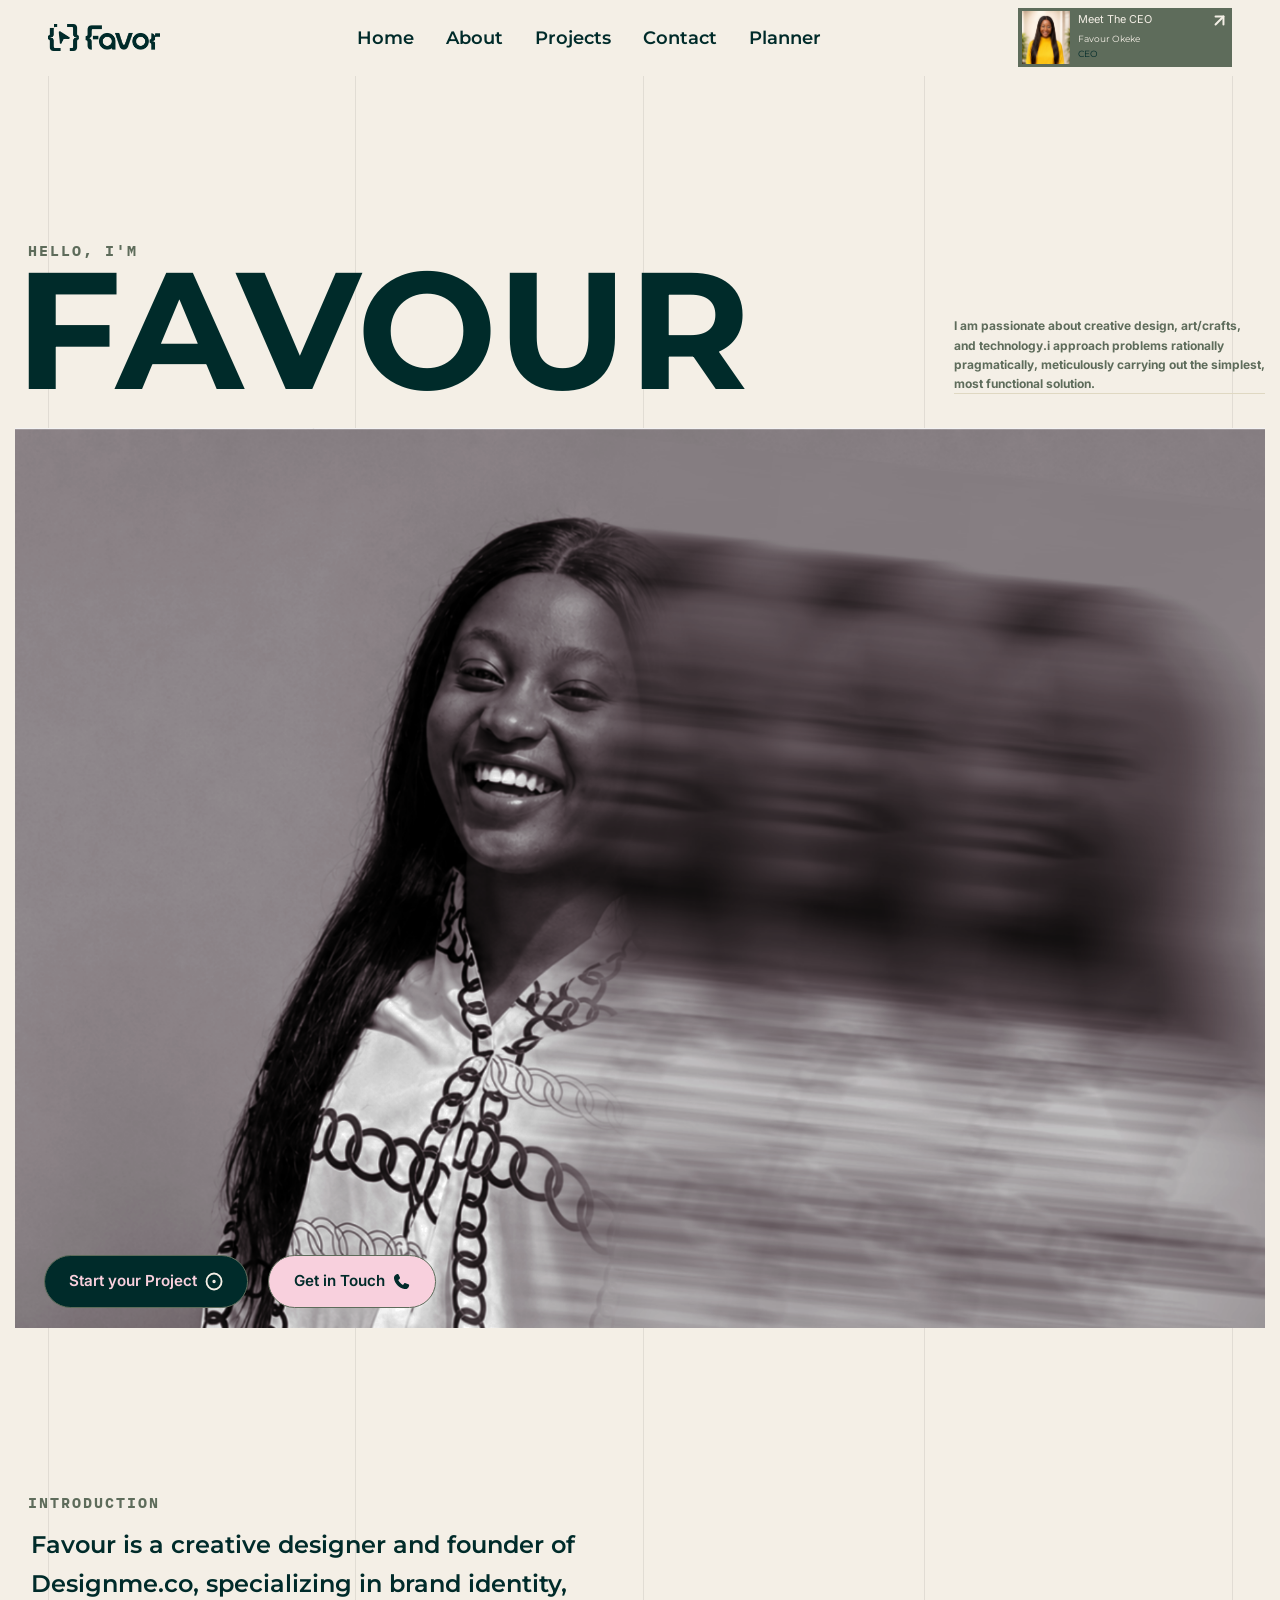
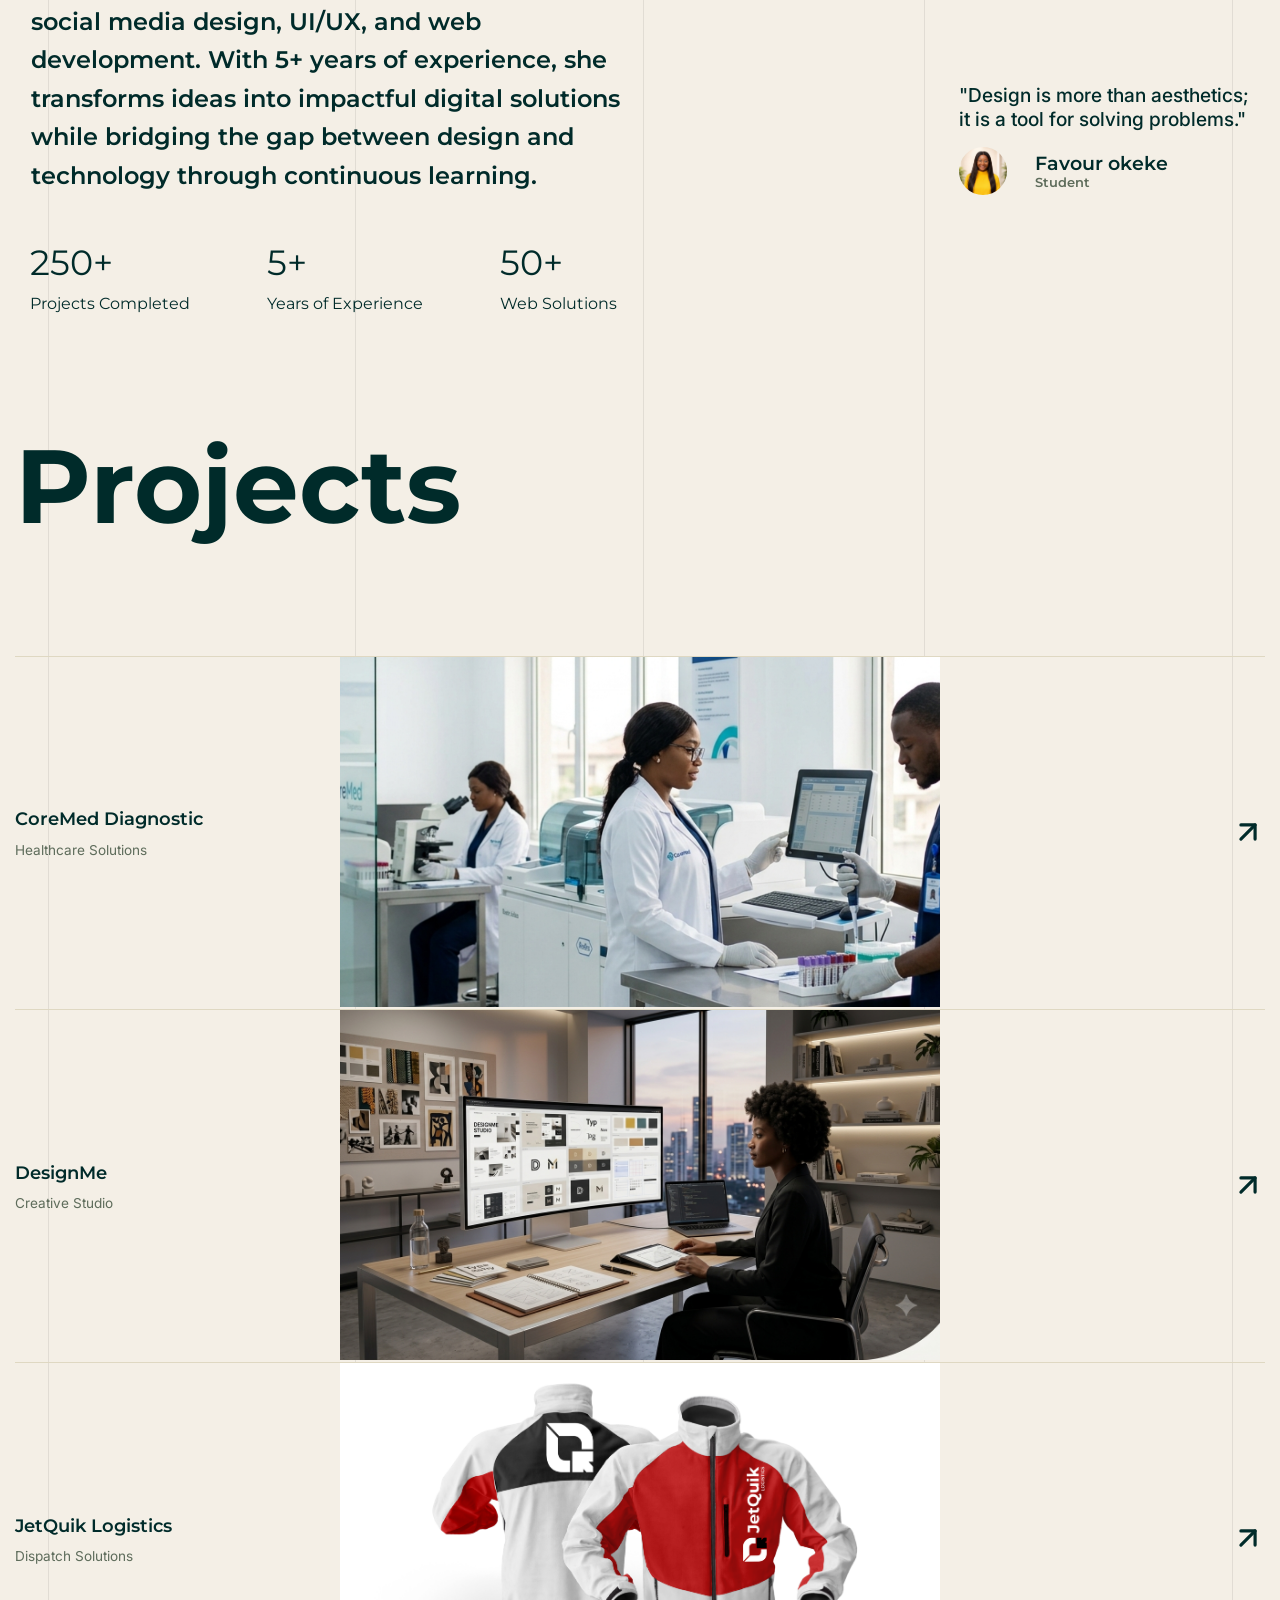
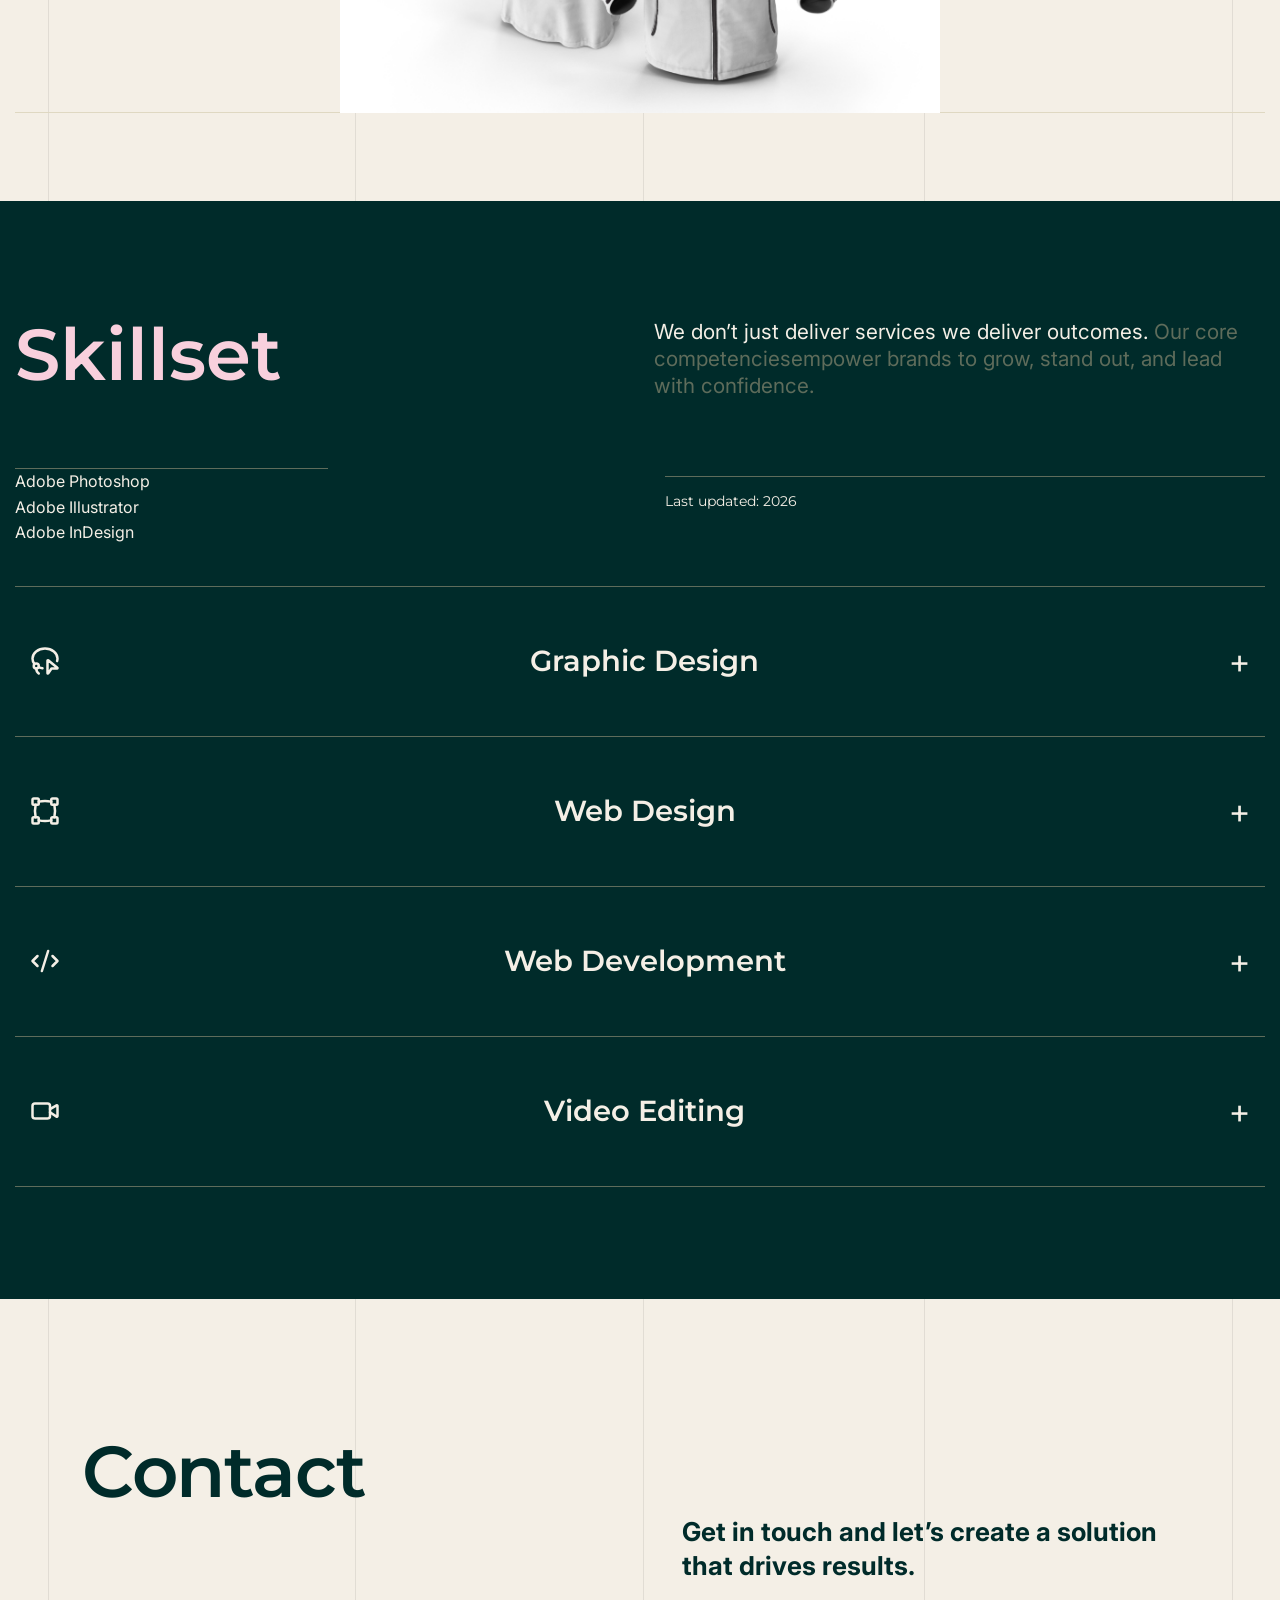
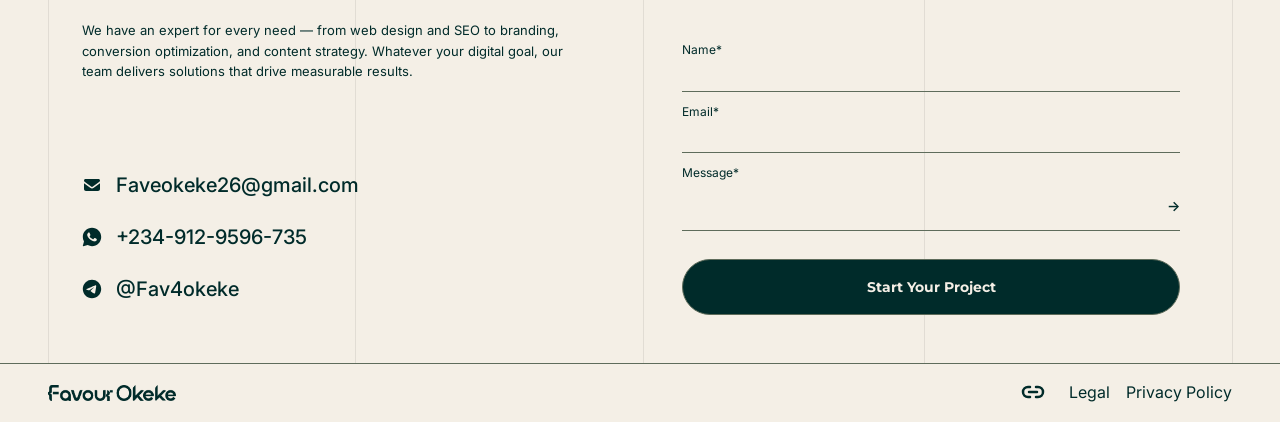
==== index.html @ 00797a01 "Initial commit" ====
<!DOCTYPE html>
<html lang="en">
<head>
    <meta charset="UTF-8">
    <meta name="viewport" content="width=device-width, initial-scale=1.0">
    <title>Favour</title>
    <link rel="stylesheet" href="assets/css/style.css">
    <link rel="icon" type="image/x-icon" href="assets/icons/ICON.png">
    <script src="assets/java/javascript.js"></script>
</head>
<body>
    <!--Header/Navbar-->
    <header class="header">
        <img class="logo" src="assets/images/favor.png" alt="Logo">
        <nav class="nav-links"> 
            <ul>
                <li><a href="index.html">Home</a></li>
                <li><a href="about.html">About</a></li>
                <li><a href="projects.html">Projects</a></li>
                <li><a href="contact.html">Contact</a></li>
                <li><a href="planner.html">Planner</a></li>  
            </ul>
        </nav>
        <div>
            <a href="contact.html" class="ceo-card-btn">
                <img class="ceo-img" src="assets/images/quote-img.jpeg" alt="CEO Image">
                <div class="ceo-card-details">
                    <h6>Meet The CEO</h6>
                    <p>Favour Okeke</p>
                    <span>CEO</span>
                </div>
                <div>
                    <img src="assets/icons/arrow-up-right-white.svg" alt="" class="icon">
                </div>
            </a>
        </div>
        <a href="javascript:void(0);" class="menu-toggle" onclick="myFunction()">
            <img src="assets/icons/hamburger-menu-svgrepo-com (1).svg" alt="Menu Icon">
        </a>
    </header>

    <!--Main-->
    <main>

        <!-- ==hero Section== --> 
        <section class="hero">
            <div class="section">
                <div class="hero-texts">
                    <div class="hero-intro">
                        <h6 class="eyebrow">HELLO, I'M</h6>
                        <h1>FAVOUR</h1>
                    </div>
                    <div class="hero-paragraph">
                        <span>
                            <p>I am passionate about creative design, art/crafts, <br>
                                and technology.i approach problems rationally <br>
                                pragmatically, meticulously carrying out the simplest, <br>
                                most functional solution.</p>
                        </span>
                    </div>
                </div>
        
                <div class="hero-imgs">
                    <div class="hero-image dark"></div>
                    <div class="hero-image bright"></div>
                    <div class="hero-cta">
                        <a href="contact.html" class="btn btn-primary">Start your Project<img
                                src="assets/icons/circle-dot.svg" alt="" class="icon"></a>
                        <a href="contact.html" class="btn btn-secondary">Get in Touch <img
                                src="assets/icons/phone-solid-full.svg" alt="" class="icon"></a>
                    </div>
                </div>
            </div>
        </section>
        
        <!-- == INTRODUCTION == -->
        <section class="Intro">
            <div class="section">
                <div class="Intro-card">
                    <div>
                        <h6 class="eyebrow">Introduction</h6>
                        <p>Favour is a creative designer and founder of Designme.co, specializing in brand identity, social
                            media
                            design, UI/UX,
                            and web development. With 5+ years of experience, she transforms ideas into impactful digital
                            solutions
                            while
                            bridging the gap between design and technology through continuous learning.</p>
                    </div>
                    <div class="quote">
                        <blockquote>"Design is more than aesthetics; it is a tool for solving problems."</blockquote>
                        <div class="quote-card">
                            <img class="quote-img" src="assets/images/quote-img.jpeg" alt="About Image">
                            <div>
                                <p class="quote-name">Favour okeke</p>
                                <p class="role">Student</p>
                            </div>
                        </div>
                    </div>
                </div>
                <div class="intro-stat">
                    <div class="stat">
                        <span class="stat-no">250+</span>
                        <span class="stat-label">Projects Completed</span>
                    </div>
                    <div class="stat">
                        <span class="stat-no">5+</span>
                        <span class="stat-label">Years of Experience</span>
                    </div>
                    <div class="stat">
                        <span class="stat-no">50+</span>
                        <span class="stat-label">Web Solutions</span>
                    </div>
                </div>
            </div>
        </section>
        
        <!-- === Projects === -->
        <section class="Projects">
            <div class="section">
                <h2>Projects</h2>
                <div class="project-grid">
                    <div class="project-card">
                        <a href="#">
                            <div class="project-content">
                                <div class="content-title">
                                    <p>CoreMed Diagnostic</p>
                                    <span class="tagline">Healthcare Solutions</span>
                                </div>
                                <p class="cta">jump To Project</p>
                            </div>
                            <img src="assets/images/Coremed_Dp.png" alt="Project 1">
                            <div class="project-meta">
                                <img class="meta-icon" src="assets/icons/arrow-up-right.svg" alt="">
                                <div class="meta-text">
                                    <p class="duration"> <span>project Time: </span>2 months</p>
                                    <p class="field"> <span>project Field: </span>Granphic/Brand Design</p>
                                </div>
                            </div>
                        </a>
                    </div>
                    <div class="project-card">
                        <a href="#">
                            <div class="project-content">
                                <div class="content-title">
                                    <p>DesignMe</p>
                                    <span class="tagline">Creative Studio</span>
                                </div>
                                <p class="cta">jump To Project</p>
                            </div>
                            <img src="assets/images/Designme studio.png" alt="Project 2">
                            <div class="project-meta">
                                <img class="meta-icon" src="assets/icons/arrow-up-right.svg" alt="">
                                <div class="meta-text">
                                    <p class="duration"> <span>project Time: </span>3 months</p>
                                    <p class="field"> <span>project Field: </span>Web Dev/Branding</p>
                                </div>
                            </div>
                        </a>
                    </div>
                    <div class="project-card">
                        <a href="#">
                            <div class="project-content">
                                <div class="content-title">
                                    <p>JetQuik Logistics</p>
                                    <span class="tagline">Dispatch Solutions</span>
                                </div>
                                <p class="cta">jump To Project</p>
                            </div>
                            <img src="assets/images/Jetquik_biker_ jacket.png" alt="Project 3">
                            <div class="project-meta">
                                <img class="meta-icon" src="assets/icons/arrow-up-right.svg" alt="">
                                <div class="meta-text">
                                    <p class="duration"> <span>project Time: </span>4 months</p>
                                    <p class="field"> <span>project Field: </span>Brand Design</p>
                                </div>
                            </div>
                        </a>
                    </div>
                </div>
            </div>
            
        </section>

        <!-- === Skillset === -->
        <section class="Skillset">
            <div class="section">
                <div class="skill-intro">
                    <h2>Skillset</h2>
                    <p class="sect-sub">We don’t just deliver services we deliver outcomes. <span>Our core competenciesempower brands to
                    grow, stand out, and lead with confidence.</span> </p>
                </div>
                
                <div class="skill-list-wrapper">
                    <div class="skill-list">
                        <span>Adobe Photoshop</span>
                        <span>Adobe Illustrator</span>
                        <span>Adobe InDesign</span>
                    </div>
                    <div class="skill-update">
                        <p>Last updated: 2026</p>
                    </div>
                </div>
                
                <div class="service-grid">
                    <div class="service-card">
                        <img src="assets/icons/lasso-select.svg" alt="Skill 2" class="icon">
                        <h3>Graphic Design</h3>
                        <a href="contact.html">+</a>
                    </div>
                    <div class="service-card">
                        <img src="assets/icons/vector-square.svg" alt="Skill 3" class="icon">
                        <h3>Web Design</h3>
                        <a href="contact.html">+</a>
                    </div>
                    <div class="service-card">
                        <img src="assets/icons/code-xml.svg" alt="Skill 1" class="icon">
                        <h3>Web Development</h3>
                        <a href="contact.html">+</a>
                    </div>
                    <div class="service-card">
                        <img src="assets/icons/video.svg" alt="Skill 4" class="icon">
                        <h3>Video Editing</h3>
                        <a href="contact.html">+</a>
                    </div>
                </div>
            </div>     
        </section>

        <!-- === ELEVATOR PITCH === 
            <div class="picth-wrpper">
                <img class="pitch-cover" src="" alt="">
                <video src=""></video>
                <p class="label">Elevator Pitch</p>
                <button class="play-btn">Press To Play</button>
            </div>
         </section>
        -->

         <section>
        <!-- === Testimonials == 
        <Section class="testimonial">
            <div class="testimonial-list">
                <div class="testimonial-card">
                    <img src="#" alt="">
                    <p class="name">Jude Nwafor</p>
                    <p class="company">Coremed Diagnostics</p>
                    <p class="quote">Lorem ipsum dolor sit amet consectetur adipisicing elit. Nobis et culpa, in itaque, voluptatum explicabo saepe totam voluptatem alias animi blanditiis ullam architecto soluta quas consequuntur? Cum dolore aspernatur nobis.</p>
                    <span class="rating">5/5</span>
                </div>
                <div class="testimonial-card">
                    <img src="#" alt="">
                    <p class="name">Favour E.</p>
                    <p class="company">Jetquik Logistics</p>
                    <p class="quote">Lorem ipsum dolor sit amet consectetur adipisicing elit. Nobis et culpa, in itaque, voluptatum explicabo saepe totam voluptatem alias animi blanditiis ullam architecto soluta quas consequuntur? Cum dolore aspernatur nobis.</p>
                    <span class="rating">4.8/5</span>
                </div>
                <div class="testimonial-card">
                    <img src="#" alt="">
                    <p class="name">Jude Nwafor</p>
                    <p class="company">Coremed Diagnostics</p>
                    <p class="quote">Lorem ipsum dolor sit amet consectetur adipisicing elit. Nobis et culpa, in itaque, voluptatum explicabo saepe totam voluptatem alias animi blanditiis ullam architecto soluta quas consequuntur? Cum dolore aspernatur nobis.</p>
                    <span class="rating">4.8/5</span>
                </div>
                <div class="testimonial-content">
                <h2>Why You Should Choose Me?</h2>
                <p class="section-sub">Here are some answers. trust me it will be worth it</p>
                <div class="testimonial-stats">
                    <span class="stat">Truted by clients</span>
                    <span class="stat">4.8/5</span>
                </div>
            </div>
            </div>
            
            
            <a class="btn btn-primary" href="contact.html">Start Your Project</a>
            <a class="btn btn-secondary" href="contact.html">Join The Brands Who Trust Me</a>
        </Section>
-->
        
        <!-- === CONTACT === -->
        <section class="contact">
            <div class="col col-title">
                <h2>Contact</h2>
        
                <div class="copy">
                    <p>We have an expert for every need — from web design and SEO to branding,
                        conversion optimization, and content strategy. Whatever your digital goal,
                        our team delivers solutions that drive measurable results.</p>
                </div>
                <div class="contact-details">
                    <div class="detail-row">
                        <img class="icon" src="assets/icons/envelope-solid-full.svg" alt="">
                        <div class="text-group">
        
                            <a href="mailto:Faveokeke26@gmail.com">Faveokeke26@gmail.com</a>
                        </div>
                    </div>
                    <div class="detail-row">
                        <img class="icon" src="assets/icons/whatsapp-solid-full.svg" alt="">
                        <div class="text-group">
                            <a href="https://wa.me/2349129596735">+234-912-9596-735</a>
                        </div>
                    </div>
                    <div class="detail-row">
                        <img class="icon" src="assets/icons/telegram.svg" alt="">
                        <div class="text-group">
                            <a href="https://t.me/Fav4okeke">@Fav4okeke</a>
                        </div>
                    </div>
                </div>
            </div>
        
            <div class="col col-form">
                <h3 class="headline">Get in touch and let&rsquo;s create a solution that drives results.</h3>
        
                <form action="">
                    <div class="field">
                        <label for="name">Name*</label>
                        <input type="text" name="Name" id="name">
                    </div>
                    <div class="field">
                        <label for="email">Email*</label>
                        <input type="text" name="email" id="email">
                    </div>
                    <div class="field message">
                        <label for="message">Message*</label>
                        <textarea name="message" id="message" rows="2"></textarea>
                        <span class="arrow">&#8594;</span>
                    </div>
                </form>
                <div class="contact-cta">
                    <a href="contact.html" class="btn btn-primary">Start Your Project</a>
                </div>
        
        
        
            </div>
        </section>
    </main>

    <!--FOOTER-->
    <footer class="footer">
        <div class="footer-content">
            <img class="footer-logo" src="assets/images/Favor_logo.png" alt="">
            
            <div class="footer-links">
                <a href="https://heylink.me/faveokeke26/" class="footer-social"><img src="assets/icons/link-2.svg" alt=""></a>
                <a href="#">Legal</a>
                <a href="#">Privacy Policy</a>  
            </div>
            </div>
            
        </div>
    </footer>       
</body>
</html>
---- assets/css/style.css ----
@import url('https://fonts.googleapis.com/css2?family=IBM+Plex+Mono:ital,wght@0,100;0,200;0,300;0,400;0,500;0,600;0,700;1,100;1,200;1,300;1,400;1,500;1,600;1,700&family=Inter:ital,opsz,wght@0,14..32,100..900;1,14..32,100..900&family=Montserrat:ital,wght@0,100..900;1,100..900&display=swap');

/* Tokens */
:root {
  --forest-green: #002B2A;
  --secondary-color: #C8C788;
  --accent-color: #F8D0DD;
  --bone-faint: #F4EFE6;
  --bone-deep: #DFD8C2;
  --line: #5E6C5B;
  --text-ink: #12130F;


  --display-font: 'Montserrat', sans-serif;
  --body-font: 'Inter', sans-serif;
  --mono-font: 'IBM Plex Mono', monospace;

  --container: 1250px;
  --gutter: clamp(1.20rem, 4vw, 3rem);
  --section-pad: clamp(4rem, 9vw, 7.5rem);
  --radius-s: 3px;
  --radius-m: 6px;
  --ease: cubic-bezier(0.22, 0.61, 0.36, 1);
}

*,
*::before,
*::after {
  box-sizing: border-box;
}

html {
  scroll-behavior: smooth;
}

@media (prefers-reduced-motion: reduce) {
  html { scroll-behavior: auto; }
  *, *::before, *::after {
    animation-duration: 0.01ms !important;
    animation-iteration-count: 1 !important;
    transition-duration: 0.01ms !important;
    scroll-behavior: auto !important;
  }
}

  *,
  *::before,
  *::after {
    animation-duration: 0.01ms !important;
    animation-iteration-count: 1 !important;
    transition-duration: 0.01ms !important;
    scroll-behavior: auto !important;
  }

body {
  margin: 0;
  font-family: var(--body-font);
  font-size: 16px;
  line-height: 1.6;
  background: var(--bone-faint);
  color: var(--forest-green);
  -webkit-font-smoothing: antialiased;
}

img {
  max-width: 100%;
  display: block;
}

video {
  max-width: 100%;
}

a {
  color: inherit;
  text-decoration: none;
}

ul,
ol {
  margin: 0;
  padding: 0;
  list-style: none;
}

button,
input {
  font-family: inherit;
  font-size: inherit;
  color: inherit;
}

button {
  background: none;
  border: none;
  cursor: pointer;
}

input {
  background: none;
}

:focus-visible {
  outline: 2px solid var(--accent-color);
  outline-offset: 3px;
}

.sr-only {
  position: absolute;
  width: 1px;
  height: 1px;
  padding: 0;
  margin: -1px;
  overflow: hidden;
  clip: rect(0, 0, 0, 0);
  white-space: nowrap;
  border: 0;
}

main {
  display: block;
  overflow-x: clip;
  background-image:
    linear-gradient(to right, rgba(0, 0, 0, 0.08) 1px, transparent 1px),
    linear-gradient(to right, rgba(0, 0, 0, 0.08) 1px, transparent 1px),
    linear-gradient(to right, rgba(0, 0, 0, 0.08) 1px, transparent 1px),
    linear-gradient(to right, rgba(0, 0, 0, 0.08) 1px, transparent 1px),
    linear-gradient(to right, rgba(0, 0, 0, 0.08) 1px, transparent 1px);

  background-size:
    25% 100%,
    25% 100%,
    25% 100%,
    25% 100%,
    25% 100%;

  background-position:
    5% 0,
    37% 0,
    67% 0,
    96.3% 0,
    128.3% 0;

  background-repeat: no-repeat;

}

.section {
  max-width: var(--container);
  margin: 0 auto;
  border-top: 1px solid var(--bone-deep);
  position: relative;
}

.section:first-child {
  border-top: none;
}

.eyebrow,
.label {
  display: inline-block;
  margin-bottom: 0.75rem;
  margin-left: 0.8rem;
  font-family: var(--mono-font);
  font-size: 0.92rem;
  text-transform: uppercase;
  letter-spacing: 0.14em;
  color: var(--line);
}

.sect-sub {
  font-size: 1.6rem;
  max-width: 42ch;
  color: var(--bone-deep);
}

/*REVEAL ANIMATION (applied via JS)*/
.reveal {
  opacity: 0;
  transform: translateY(28px);
  transition: opacity 0.8s var(--ease), transform 0.8s var(--ease);
}

.reveal.is-visible {
  opacity: 1;
  transform: translateY(0);
}

.btn {
  display: inline-flex;
  align-items: center;
  gap: 0.5em;
  padding: 0.9em 1.6em;
  border-radius: 100px;
  font-size: 0.95rem;
  font-weight: 600;
  white-space: nowrap;
  transition: transform 0.35s var(--ease), background 0.3s var(--ease), color 0.3s var(--ease), border-color 0.3s var(--ease);
}

.btn .icon {
  transition: transform 0.35s var(--ease);
  width: 1.2em;
}

.btn:hover {
  transform: translateY(-2px);
}

.btn:hover .icon {
  transform: translate(2px, -2px);
}

.btn-primary {
  background: var(--forest-green);
  color: var(--accent-color);
  border: 1px solid var(--line);
}

.btn-primary:hover {
  background: var(--line);
}

.btn-secondary {
  background: var(--accent-color);
  color: var(--forest-green);
  border: 1px solid var(--line);
}

.btn-secondary:hover {
  border-color: var(--brass);
  color: var(--brass-bright);
}

header {
  position: sticky;
  display: flex;
  justify-content: space-between;
  top: 0;
  z-index: 100;
  align-items: center;
  gap: 1.5rem;
  padding: 0.5rem var(--gutter);
  background: var(--bone-faint);
  backdrop-filter: blur(14px);
  border-bottom: 1px solid transparent;
  transition: border-color 0.3s var(--ease), padding 0.3s var(--ease);
}

.header.scrolled {

  border-bottom-color: var(--line);
}

.logo {
  display: inline-block;
  width: 7rem;
  object-fit: contain;

}

.nav-links ul {
  display: flex;
  gap: 2rem;
}

.nav-links a {
  font-family: var(--display-font);
  font-size: 1.1rem;
  font-weight: 600;
  color: var(--forest-green);
  transition: color 0.3s var(--ease);
}

.nav-links a:hover {
  color: var(--line);
}

.nav-links a:hover::after {
  right: 0;
}

.menu-toggle {
  display: none;
  font-size: 1.4rem;
  color: var(--bone);
}

.ceo-card-btn {
  display: flex;
  justify-content: space-between;
  align-items: top;
  gap: 0.5em;
  padding: 0.2em 0.2em;
  border-radius: 0;
  white-space: nowrap;
  background: var(--line);
  margin: 0;
}

.ceo-card-details h6 {
  font-size: 0.68rem;
  font-weight: normal;
  font-family: var(--body-font);
  color: var(--bone-faint);
  margin-bottom: 10px;
  margin-top: 0;
}

.ceo-card-details p {
  font-size: 0.55rem;
  font-weight: normal;
  font-family: var(--display-font);
  color: var(--bone-faint);
  line-height: 0;
  margin-top: 0;
  margin-bottom: 0;
}

.ceo-card-details span {
  font-size: 0.55rem;
  font-weight: normal;
  font-family: var(--display-font);
  color: var(--forest-green);
}

.ceo-img {
  width: 3rem;
}

.ceo-card-btn .icon {
  margin-left: 50px;
  width: 1.2rem;
}
@media (max-width: 860px) {
    .header {
        flex-wrap: wrap;
    }

    .nav-links {
        order: 3;
        width: 100%;
        max-height: 0;
        overflow: hidden;
        transition: max-height 0.3s var(--ease);
    }

    .nav-links ul {
        flex-direction: column;
        gap: 0;
        padding: 1rem 0 0.5rem;
    }

    .nav-links ul li {
        border-top: 1px solid var(--line);
    }

    .nav-links ul li a {
        display: block;
        padding: 0.9rem 0.2rem;
    }

    header.nav-open .nav-links {
        max-height: 24rem;
    }

    .menu-toggle {
        display: block;
    }

    .header > span .btn {
        padding: 0.6em 1.1em;
        width: auto;
    }

    .header .avail-text {
        display: none;
    }
}

.hero {
  position: relative;
  text-align: left;
}

.hero-imgs {
  position: relative;
  height: 100vh;
  overflow: hidden;

}

.hero-image {
  position: absolute;
  inset: 0;
  background-size: cover;
  background-position: center;
  transition: opacity 0.2s ease;
}

.dark {
  background-image: url("/assets/images/hero\ image.png");
  z-index: 1;
  opacity: 1;
}

.bright {
  background-image: url("/assets/images/hero-image.png");
  z-index: 2;
  opacity: 0;
}

.hero h1 {
  font-size: clamp(3.5rem, 13vw, 12rem);
  font-weight: 700;
  font-family: var(--display-font);
  margin: 0;
  line-height: 0.8;
}

.hero h6 {
  margin-bottom: 0;
  margin-left: 0.8rem;
  color: var(--line);
}

.hero p {
  font-size: 0.75rem;
  max-width: 82ch;
  margin-bottom: 0;
  font-weight: bold;
  margin-top: 7rem;
  font-family: var(--body-font);
  color: var(--line);
  border-bottom: var(--bone-deep) solid 1px;
}

.hero-texts {
  display: flex;
  flex-direction: row;
  flex-wrap: wrap;
  justify-content: space-between;
  padding-top: 8rem;
  padding-bottom: 2rem;
}

.hero-cta {
  position: absolute;
  bottom: 20px;
  left: 18%;
  transform: translateX(-50%);
  display: flex;
  gap: 20px;
  z-index: 5;
}

.Intro-card {
  display: flex;
  justify-content: space-between;
  align-items: flex-end;
  padding-top: 8rem;
}

.Intro p {
  font-size: 1.5rem;
  max-width: 37ch;
  margin: 0 1rem;
  font-family: var(--display-font);
  font-weight: 600;
}

.Intro blockquote {
  font-family: var(--body-font);
  font-size: 1.2rem;
  line-height: normal;
  font-weight: 500;
  color: var(--bone-dim);
  max-width: 25ch;
  margin: 0;
}

.Intro .quote {
  display: flex;
  flex-direction: column;
  justify-content: flex-end;
  margin-left: 20rem;
  margin-right: auto;
}

.quote-card {
  display: inline-flex;
  align-items: center;
  gap: 0.75rem;
  margin-top: 1rem;
  line-height: 1.2;
}

.quote-card img {
  width: 48px;
  height: 48px;
  border-radius: 50%;
  object-fit: fill;
  background: var(--ink-softer);
}

.quote-card .quote-name {
  font-weight: 600;
  font-size: 1.2rem;
  text-align: left;
}

.quote-card .role {
  font-size: 0.8rem;
  color: var(--line);
  text-align: left;
}

.stat {
  display: flex;
  flex-direction: column;
}

.intro-stat {
  display: flex;
  margin-left: 15px;
  margin-top: 40px;
  font-family: var(--display-font);
  gap: clamp(2rem, 6vw, 5rem);
  flex-wrap: wrap;
}

.intro-stat .stat-no {
  font-size: 2.2rem;
}

.Projects>.section>h2 {
  display: block;
  font-family: var(--display-font);
  font-size: 6.5rem;
  font-weight: 700;
  justify-self: center;
}

.project-grid {
  display: grid;
  grid-template-rows: repeat(3, 1fr);
  gap: 0.2rem;
  margin-top: 2.5rem;
  margin-bottom: 5.5rem;
  border-bottom: var(--bone-deep) solid 1px;
}


.project-card a {
  display: grid;
  grid-template-columns: 1fr auto 1fr;
  align-items: center;
  border-top: 1px solid var(--bone-deep);
  height: 350px;
  text-decoration: none;
  color: inherit;
}



.project-content {
  display: flex;
  flex-direction: column;
  justify-content: center;
  justify-self: start;
  height: 100%;
  padding-top: 60px;
  position: relative;
  width: 100%;
}

.project-card>a>img {
  width: 600px;
  object-fit: cover;
  justify-self: center;
  height: 350px;
}

.project-meta {
  justify-self: end;
  height: 100%;
  text-align: right;
  justify-content: center;
  display: flex;
  flex-direction: column;
  align-items: flex-end;
  transition: 0.5s ease;
  position: relative;
  width: 100%;
}

.project-meta .meta-icon {
  width: 34px;
}

.content-title {
  position: absolute;
  top: 50%;
  left: 0;
  transform: translateY(-50%);
  transition: .5s ease;
}

.content-title p {
  font-family: var(--display-font);
  font-size: 1.1rem;
  font-weight: 600;
  line-height: 0;
}

.content-title .tagline {
  font-family: var(--body-font);
  font-size: 0.85rem;
  color: var(--line);

}

.meta-text p {
  font-family: var(--body-font);
  font-size: 0.85rem;
  font-weight: 600;
}

.duration span,
.field span {
  color: var(--line);
  font-size: 0.85rem;
  font-weight: 600;
  display: block;
}

.cta {
  position: absolute;
  bottom: 50%;
  left: 0;
  opacity: 0;
  transform: translateY(30px);
  transition: .5s ease;
  font-family: var(--display-font);
}

.project-card:hover .content-title {
  top: 0;
  transform: translateY(0);
}

.project-card:hover .cta {
  bottom: 0;
  opacity: 1;
  transform: translateY(0);
}

.meta-icon {
  position: absolute;
  top: 50%;
  right: 0;
  transform: translateY(-50%);
  transition: top .5s ease, transform .5s ease;
}

/* Meta info starts hidden below */
.meta-text {
  position: absolute;
  right: 0;
  bottom: 0;
  opacity: 0;
  transform: translateY(30px);
  text-align: right;
  transition: opacity .5s ease, transform .5s ease;
}

/* Hover */
.project-card:hover .meta-icon {
  top: 0;
  transform: translateY(0);
}

.project-card:hover .meta-text {
  opacity: 1;
  transform: translateY(0);
}

.filter-tabs {
  display: flex;
  gap: 0.5rem;
  margin-bottom: 1rem;
  flex-wrap: wrap;
}

.filter-tabs button {
  padding: 0.55em 1.2em;
  border-radius: 100px;
  font-size: 0.85rem;
  border: 1px solid var(--line-strong);
  color: var(--bone-dim);
  transition: background 0.25s var(--ease), color 0.25s var(--ease), border-color 0.25s var(--ease);
}

.filter-tabs li.active button,
.filter-tabs button.active {
  background: var(--brass);
  color: var(--ink);
  border-color: var(--brass);
}

.filter-tabs button:hover:not(.active) {
  border-color: var(--brass);
  color: var(--bone);
}



.Skillset {
  background: var(--forest-green);


}

.skill-intro>h2 {
  font-family: var(--display-font);
  font-size: 4.5rem;
  font-weight: 600;
  color: var(--accent-color);
  margin: 0;
}

.skill-intro>p {
  font-family: var(--body-font);
  font-size: 1.3rem;
  max-width: 47ch;
  line-height: 1.3;
  color: var(--bone-faint);
}

.skill-intro>p>span {
  color: var(--line);
}

.skill-intro {
  display: flex;
  flex-direction: row;
  justify-content: space-between;
  padding-top: 6rem;
}

.skill-list-wrapper {
  display: flex;
  flex-wrap: wrap;
  justify-content: space-between;
  color: var(--bone-faint);
  padding-top: 3rem;
}

.skill-list-wrapper .skill-list {
  display: flex;
  flex-direction: column;
  border-top: 1px solid var(--line);
  width: 25%;
}

.skill-list-wrapper .skill-update {
  font-family: var(--display-font);
  font-size: 0.85rem;
  margin: 0.5rem 0;
  width: 48%;
  text-align: top;
  border-top: 1px solid var(--line);
}

.service-grid {
  display: flex;
  flex-direction: column;
  margin-top: 2.5rem;
  margin-bottom: 5.5rem;
  padding-bottom: 7rem;
  color: var(--bone-faint);
  border-top: var(--line) solid 1px;
}

.service-card {
  display: flex;
  flex-direction: row;
  align-items: center;
  justify-content: space-between;
  min-height: 150px;
  border-bottom: 0.2px solid var(--line);
}

.service-card img {
  width: 30px;
  height: 30px;
  margin-left: 15px;
}

.service-card h3 {
  font-family: var(--display-font);
  font-size: 1.8rem;
  text-align: left;
  font-weight: 600;
}

.service-card a {
  font-family: var(--body-font);
  display: block;
  font-size: 2.1rem;
  text-align: left;
  font-weight: 400;
  color: var(--bone-faint);
  margin-right: 15px;
}

.testimonial-list {
  display: flex;
  margin-left: 4rem;
  overflow-x: auto;
  scrollbar-width: none;
  padding-bottom: 0.5rem;
  width: 90%;
}

.testimonial-list::-webkit-scrollbar {
  display: none;
}

.testimonial-card {
  position: relative;
  flex: 0 0 min(320px, 82vw);
  border: 1px solid var(--line);
  border-radius: var(--radius-m);
  padding: 1.75rem;
}

.testimonial-card img {
  width: 44px;
  height: 44px;
  border-radius: 50%;
  object-fit: cover;
  margin-bottom: 0.75rem;
  background: var(--ink-softer);
}

.testimonial-card .icon-quote {
  position: absolute;
  top: 1.5rem;
  right: 1.5rem;
}

.testimonial-card .name {
  font-weight: 600;
  font-size: 0.95rem;
}

.testimonial-card .company {
  font-size: 0.8rem;
  color: var(--bone-faint);
  margin-bottom: 0.75rem;
}

.testimonial-card .quote {
  font-family: var(--font-display);
  font-style: italic;
  font-size: 1.05rem;
  margin-bottom: 1rem;
}

.testimonial-card .rating {
  display: inline-flex;
  align-items: center;
  gap: 0.35em;
  font-family: var(--font-mono);
  font-size: 0.8rem;
  color: var(--brass);
}

.testimonials>h2 {
  font-size: clamp(1.6rem, 3vw, 2.2rem);
  margin-top: 3rem;
}

.trust-badges {
  display: flex;
  align-items: center;
  gap: 0.75rem;
  margin: 1.5rem 0;
  flex-wrap: wrap;
}

.trust-badges img {
  width: 34px;
  height: 34px;
  border-radius: 50%;
  object-fit: cover;
  margin-left: -10px;
  background: var(--ink-softer);
}

.trust-badges img:first-child {
  margin-left: 0;
}

.trust-badges .stat {
  font-family: var(--font-mono);
  font-size: 0.82rem;
  color: var(--bone-dim);
}

.contact {
  max-width: 1200px;
  margin-left: 1rem;
  display: flex;
  flex-direction: row;
  justify-content: space-between;
  grid-template-columns: 1.1fr 1fr 1.3fr;
}

.col {
  padding: 48px 36px;
  display: flex;
  flex-direction: column;
  width: 100%;
  margin-left: 30px;
}

/* ---------- col 1: heading + copy + specialties ---------- */
.col-title h2 {
  margin: 0;
  font-size: 72px;
  font-weight: 600;
  letter-spacing: -0.02em;
  line-height: 1;
  font-family: var(--display-font);
}

.col .col-title .brand {
  margin: 6px 0 0 0;
  font-size: 13px;
  color: var(--muted);
}

.copy {
  margin-top: auto;
  font-size: 13px;
  line-height: 1.6;
  color: var(--muted);
  max-width: 70ch;
  font-family: var(--body-font);
}

.specialties {
  margin-top: 32px;
  padding-top: 24px;
}

.specialties p.label {
  font-size: 11px;
  text-transform: uppercase;
  letter-spacing: 0.08em;
  color: var(--forest-green);
  margin: 0 0 14px 0;
}

/* ---------- col 2: center accent ---------- */
.col-mid {
  align-items: flex-start;
  justify-content: flex-start;
}

.badge {
  display: flex;
  align-items: center;
  gap: 8px;
  font-size: 11px;
  color: var(--muted);
  border: 1px solid var(--line);
  border-radius: 999px;
  padding: 6px 14px;
}

.badge .dot {
  width: 6px;
  height: 6px;
  border-radius: 50%;
  background: var(--ink);
}

/* ---------- col 3: headline + form + contact details ---------- */
.headline {
  font-size: 26px;
  font-weight: 700;
  line-height: 1.3;
  font-family: var(--body-font);
  margin: 0 0 auto 0;
  padding-top: 80px;
  max-width: 100%;
}

form {
  margin-top: 48px;
}

.field {
  border-bottom: 1px solid var(--line);
  padding: 10px 0;
  display: flex;
  flex-direction: column;
}

.field label {
  font-size: 12px;
  color: var(--muted);
  margin-bottom: 4px;
}

.field input,
.field textarea {
  background: transparent;
  border: none;
  color: var(--ink);
  font-size: 14px;
  font-family: inherit;
  resize: none;
  outline: none;
  padding: 0;
}

.field.message {
  position: relative;
}

.field.message .arrow {
  position: absolute;
  right: 0;
  bottom: 12px;
  color: var(--muted);
  font-size: 14px;
}

.contact-cta .btn-primary {
  display: inline-block;
  margin-top: 28px;
  background: var(--forest-green);
  color: var(--bone-faint);
  text-decoration: none;
  font-size: 14px;
  font-family: var(--display-font);
  font-weight: 700;
  text-align: center;
  padding: 16px 0;
  border-radius: 999px;
  width: 100%;
}

.contact-details {
  margin-top: 40px;
  padding-top: 24px;
}

.detail-row {
  display: flex;
  align-items: center;
  gap: 14px;
  padding: 10px 0;
}

.detail-row .icon {
  width: 20px;
}

.detail-row .text-group p.label {
  margin: 0;
  font-size: 11px;
  color: var(--muted);
}

.detail-row .text-group a {
  color: var(--ink);
  text-decoration: none;
  font-size: 20px;
  font-weight: 500;
  font-family: var(--body-font);
}

.detail-row .text-group a:hover {
  text-decoration: underline;
}

@media (max-width: 900px) {
  .contact {
    grid-template-columns: 1fr;
  }

  .col-title h2 {
    font-size: 40px;
  }
}

.team-group-list {
  display: grid;
  grid-template-columns: repeat(3, 1fr);
  gap: 2rem;
}

.team-group h3 {
  font-size: 1.2rem;
}

.group-focus {
  font-size: 0.82rem;
  color: var(--bone-faint);
  margin: 0.4rem 0 1.5rem;
}

.member-list li {
  display: flex;
  align-items: center;
  gap: 0.75rem;
  padding: 0.75rem 0;
  border-top: 1px solid var(--line);
}

.member-list img {
  width: 36px;
  height: 36px;
  border-radius: 50%;
  object-fit: cover;
  background: var(--ink-softer);
}

.member-list .name {
  font-size: 0.9rem;
  flex: 1;
}

.member-list .index {
  font-family: var(--font-mono);
  font-size: 0.75rem;
  color: var(--bone-faint);
}

.about-team,
.about-clients {
  text-align: center;
}

.about-team h2,
.about-clients h2 {
  font-size: clamp(1.6rem, 3vw, 2.2rem);
  max-width: 26ch;
  margin: 0 auto 1rem;
}

.about-team .section-sub,
.about-clients .section-sub {
  margin: 0 auto;
}

.clients-strip {
  text-align: center;
}

.clients-strip h2 {
  font-size: clamp(1.6rem, 3vw, 2.2rem);
  margin-bottom: 2rem;
}

.clients-strip .logo-strip {
  justify-content: center;
}

.clients-strip .logo-strip img {
  height: 28px;
  width: auto;
  opacity: 0.6;
  filter: grayscale(1);
}

.story h2 {
  font-size: clamp(1.8rem, 3.4vw, 2.6rem);
  margin-bottom: 3rem;
}

.timeline {
  border-top: 1px solid var(--line);
}

.timeline-item {
  position: relative;
  padding: 2rem 0 2rem 2rem;
  border-bottom: 1px solid var(--line);
  display: grid;
  grid-template-columns: 5rem 1fr;
  gap: 1.5rem;
}

.timeline-marker {
  position: absolute;
  left: 0;
  top: 2.3rem;
}

.timeline-item .year {
  font-family: var(--font-display);
  font-size: 1.6rem;
  color: var(--brass-bright);
}

.timeline-item .team-size,
.timeline-item .location {
  display: block;
  font-family: var(--font-mono);
  font-size: 0.72rem;
  color: var(--bone-faint);
  margin-top: 0.25rem;
}

.timeline-item h3 {
  font-size: 1.15rem;
  margin-bottom: 0.4rem;
}

.timeline-item p {
  color: var(--bone-dim);
  font-size: 0.95rem;
  max-width: 56ch;
}

.awards h2 {
  font-size: clamp(1.8rem, 3.4vw, 2.6rem);
}

.awards-list {
  margin-top: 2.5rem;
  border-top: 1px solid var(--line);
}

.award-item a {
  display: flex;
  align-items: center;
  gap: 1.25rem;
  padding: 1.5rem 0;
  border-bottom: 1px solid var(--line);
  transition: padding-left 0.3s var(--ease);
}

.award-item a:hover {
  padding-left: 0.75rem;
  color: var(--brass-bright);
}

.award-item .icon-award {
  color: var(--brass);
  font-size: 1.2rem;
}

.award-item .date {
  font-family: var(--font-mono);
  font-size: 0.75rem;
  color: var(--bone-faint);
  width: 7rem;
  flex-shrink: 0;
}

.award-item h3 {
  font-size: 1.1rem;
  flex: 1;
}

.award-item p {
  font-size: 0.88rem;
  color: var(--bone-dim);
}

.award-item .icon-arrow-up-right {
  margin-left: auto;
}

@media (max-width: 760px) {
  .team-group-list {
    grid-template-columns: 1fr;
  }

  .timeline-item {
    grid-template-columns: 1fr;
    padding-left: 1.5rem;
  }
}

.process-grid{
    display:grid;
    grid-template-columns: repeat(3, 1fr);
    border-top: 1px solid var(--line);
    border-left: 1px solid var(--line);
    max-width: 1200px;
    margin: 0 auto 64px;
  }
  .process-card{
    border-right: 1px solid var(--line);
    border-bottom: 1px solid var(--line);
    padding: 32px 28px;
  }
  .process-card > span{
    font-size: 13px;
    color: var(--muted);
  }
  .process-card h3{
    margin: 16px 0 16px 0;
    font-size: 26px;
    font-weight: 800;
  }
  .process-card .included p{
    font-size: 14px;
    line-height: 1.6;
    color: #4a4a47;
    margin: 0 0 20px 0;
  }
  .process-card .included h4{
    margin: 0 0 10px 0;
    font-size: 12px;
    text-transform: uppercase;
    letter-spacing: 0.06em;
    color: var(--muted);
  }
  .process-card .included span{
    display:block;
    font-size: 13px;
    padding: 8px 0;
    border-top: 1px solid var(--line);
  }
  .process-card .included span:empty{ display:none; }
 
  /* ============ EDUCATION ============ */
  .education{ max-width: 1200px; margin: 0 auto 64px; padding: 0 32px; }
  .education h2, .certicate h2{
    font-size: 40px;
    font-weight: 800;
    margin: 0 0 32px 0;
  }
  .education-grid{
    display:grid;
    grid-template-columns: repeat(3, 1fr);
    border-top: 1px solid var(--line);
    border-left: 1px solid var(--line);
  }
  .education-grid > div{
    border-right: 1px solid var(--line);
    border-bottom: 1px solid var(--line);
    padding: 28px 24px;
    display:flex;
    flex-direction:column;
    min-height: 220px;
  }
  .education-grid > div > span:first-child{
    font-size: 13px;
    color: var(--muted);
  }
  .education-grid h3{
    font-size: 19px;
    font-weight: 800;
    margin: 14px 0 10px 0;
  }
  .education-grid p{
    font-size: 13px;
    line-height: 1.55;
    color: #4a4a47;
    margin: 0;
    flex-grow: 1;
  }
  .education-grid .Institute,
  .education-grid .institute{
    margin-top: 16px;
    padding-top: 12px;
    border-top: 1px solid var(--line);
    font-size: 13px;
    font-weight: 700;
  }
  .education-grid .Institute span,
  .education-grid .institute span{
    display:block;
    font-size: 11px;
    font-weight: 400;
    text-transform: uppercase;
    letter-spacing: 0.06em;
    color: var(--muted);
    margin-bottom: 2px;
  }
 
  .about-hero h1{
    font-size: 5rem;
    font-weight: 700;
    font-family: var(--display-font);
    
    text-align: center;
    line-height: 0.8;
  }

   main > section:first-of-type > p{
    max-width: 86ch;
    font-size: 16px;
    line-height: 1.6;
    color: #4a4a47;
    text-align: center;
    margin: 0 auto 64px;                                                                                  
  }

  /* ============ CERTIFICATES ============ */
  .certicate{ max-width: 1200px; margin: 0 auto 64px; padding: 0 32px; }
  .certicate .eyebrow{
    font-size: 12px;
    text-transform: uppercase;
    letter-spacing: 0.08em;
    color: var(--muted);
    margin: 0 0 10px 0;
    font-family: var(--body-font);
  }
  .certicate .sub-sect{
    font-size: 15px;
    color: #4a4a47;
    max-width: 50ch;
    margin: 0 0 32px 0;
    font-family: var(--body-font);
  }
  .certificate-grid{
    display:grid;
    grid-template-columns: repeat(4, 1fr);
    border-top: 1px solid var(--line);
    border-left: 1px solid var(--line);
  }
  .certificate-card{
    border-right: 1px solid var(--line);
    border-bottom: 1px solid var(--line);
    padding: 24px 20px;
  }
  .certificate-card > span{
    font-size: 12px;
    color: var(--muted);
    font-family: var(--body-font);
  }
  .certificate-card h3{
    font-size: 16px;
    font-family: var(--display-font);
    font-weight: 800;
    margin: 12px 0 8px 0;
  }
  .certificate-card p{
    font-family: var(--body-font);
    font-size: 13px;
    color: #4a4a47;
    margin: 0;
  }

  

.footer-content {
  display: flex;
  justify-content: space-between;
  align-items: center;
  padding: 1rem var(--gutter);
  border-top: 1px solid var(--line);
}

.footer-logo {
  width: 8rem;
  object-fit: contain;
}

.footer-links {
  display: flex;
  gap: 1rem;
  font-family: var(--body-font);
}

.footer-social {
  width: 2rem;
}

@media (max-width: 900px) {
    .Projects .project-grid,
    .testimonial-list,
    .process-grid,
    .education-grid {
        grid-template-columns: 1fr 1fr;
    }
    .certificate-grid {
        grid-template-columns: repeat(2, 1fr);
    }
    .service-grid {
        grid-template-columns: 1fr;
    }
    .logo-strip {
        grid-template-columns: repeat(2, 1fr);
    }
}

@media (max-width: 640px) {
    .Projects .project-grid,
    .testimonial-list,
    .process-grid,
    .education-grid,
    .certificate-grid {
        grid-template-columns: 1fr;
    }
    .hero-cta {
        flex-direction: column;
    }
    .hero-cta .btn {
        width: 100%;
        justify-content: center;
    }
    .contact-details {
        flex-direction: column;
        align-items: flex-start;
    }
    .footer-content {
        flex-direction: column;
        align-items: flex-start;
    }
}
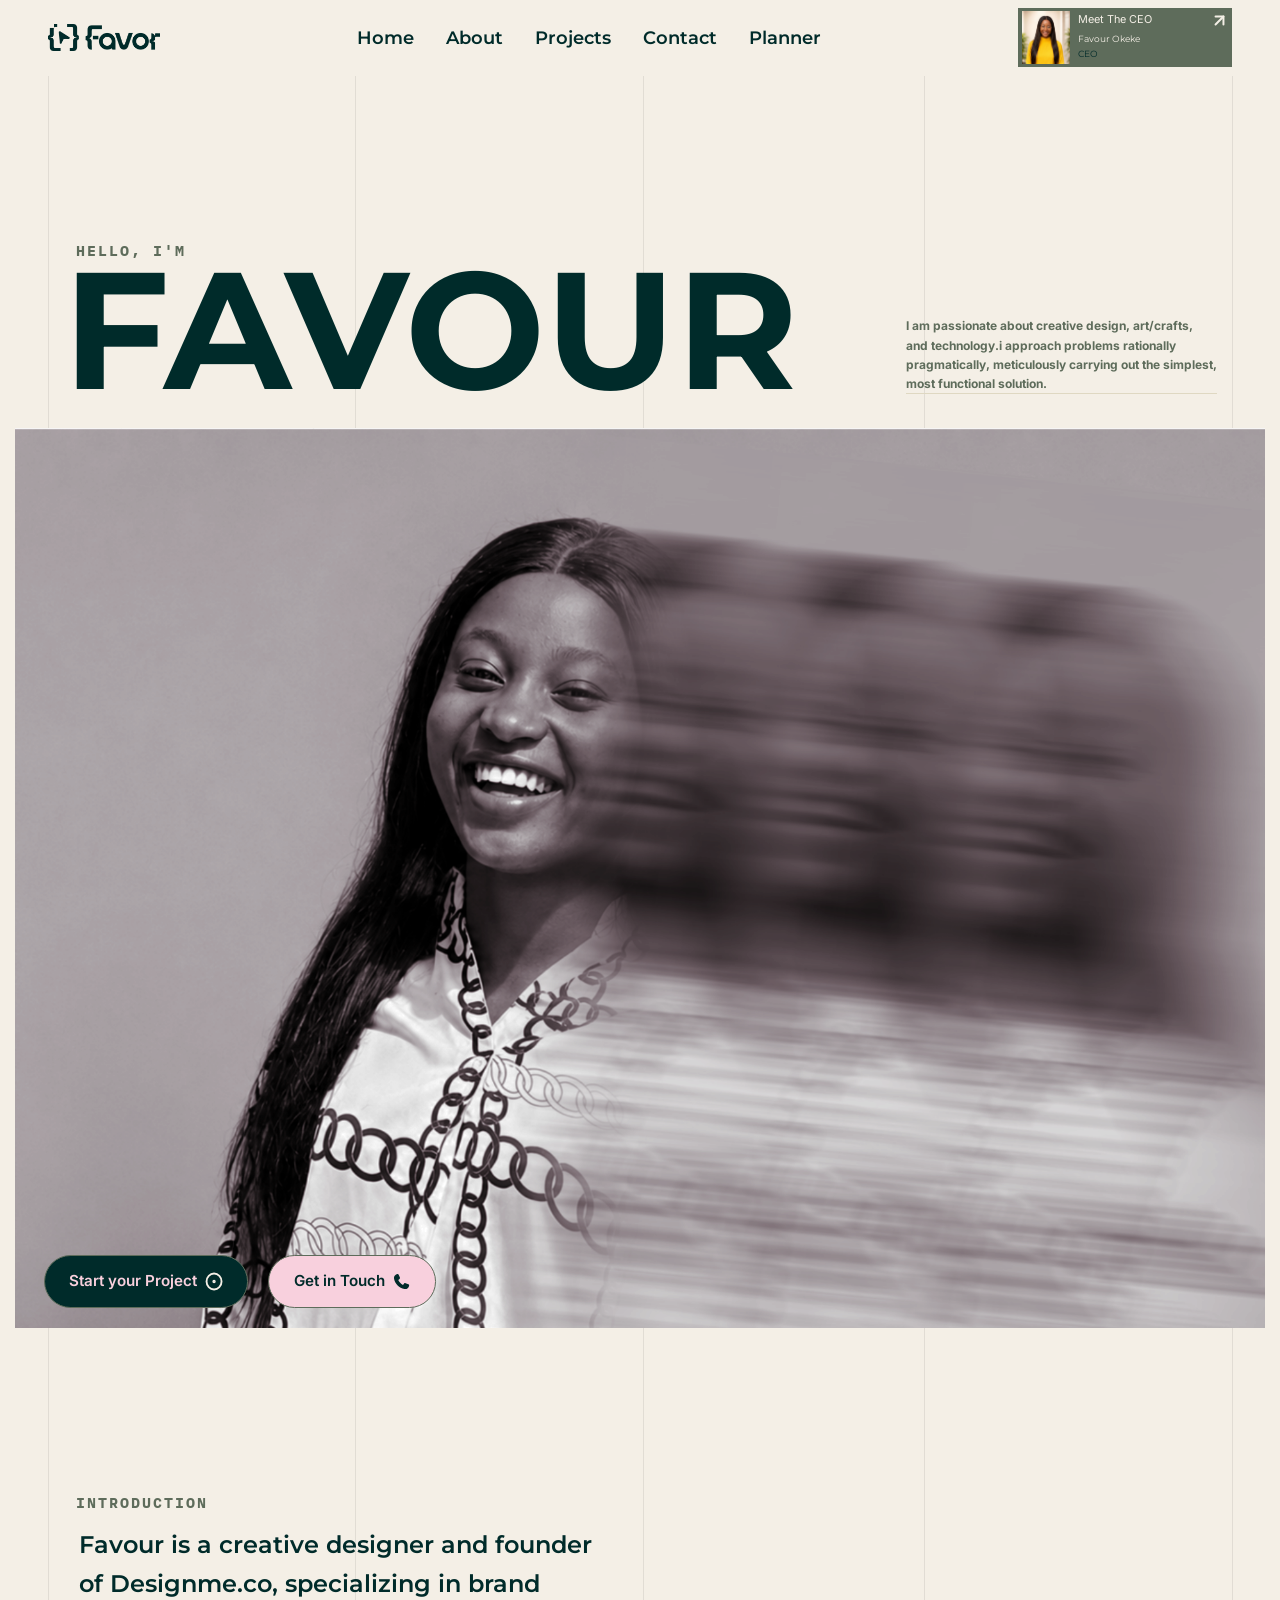
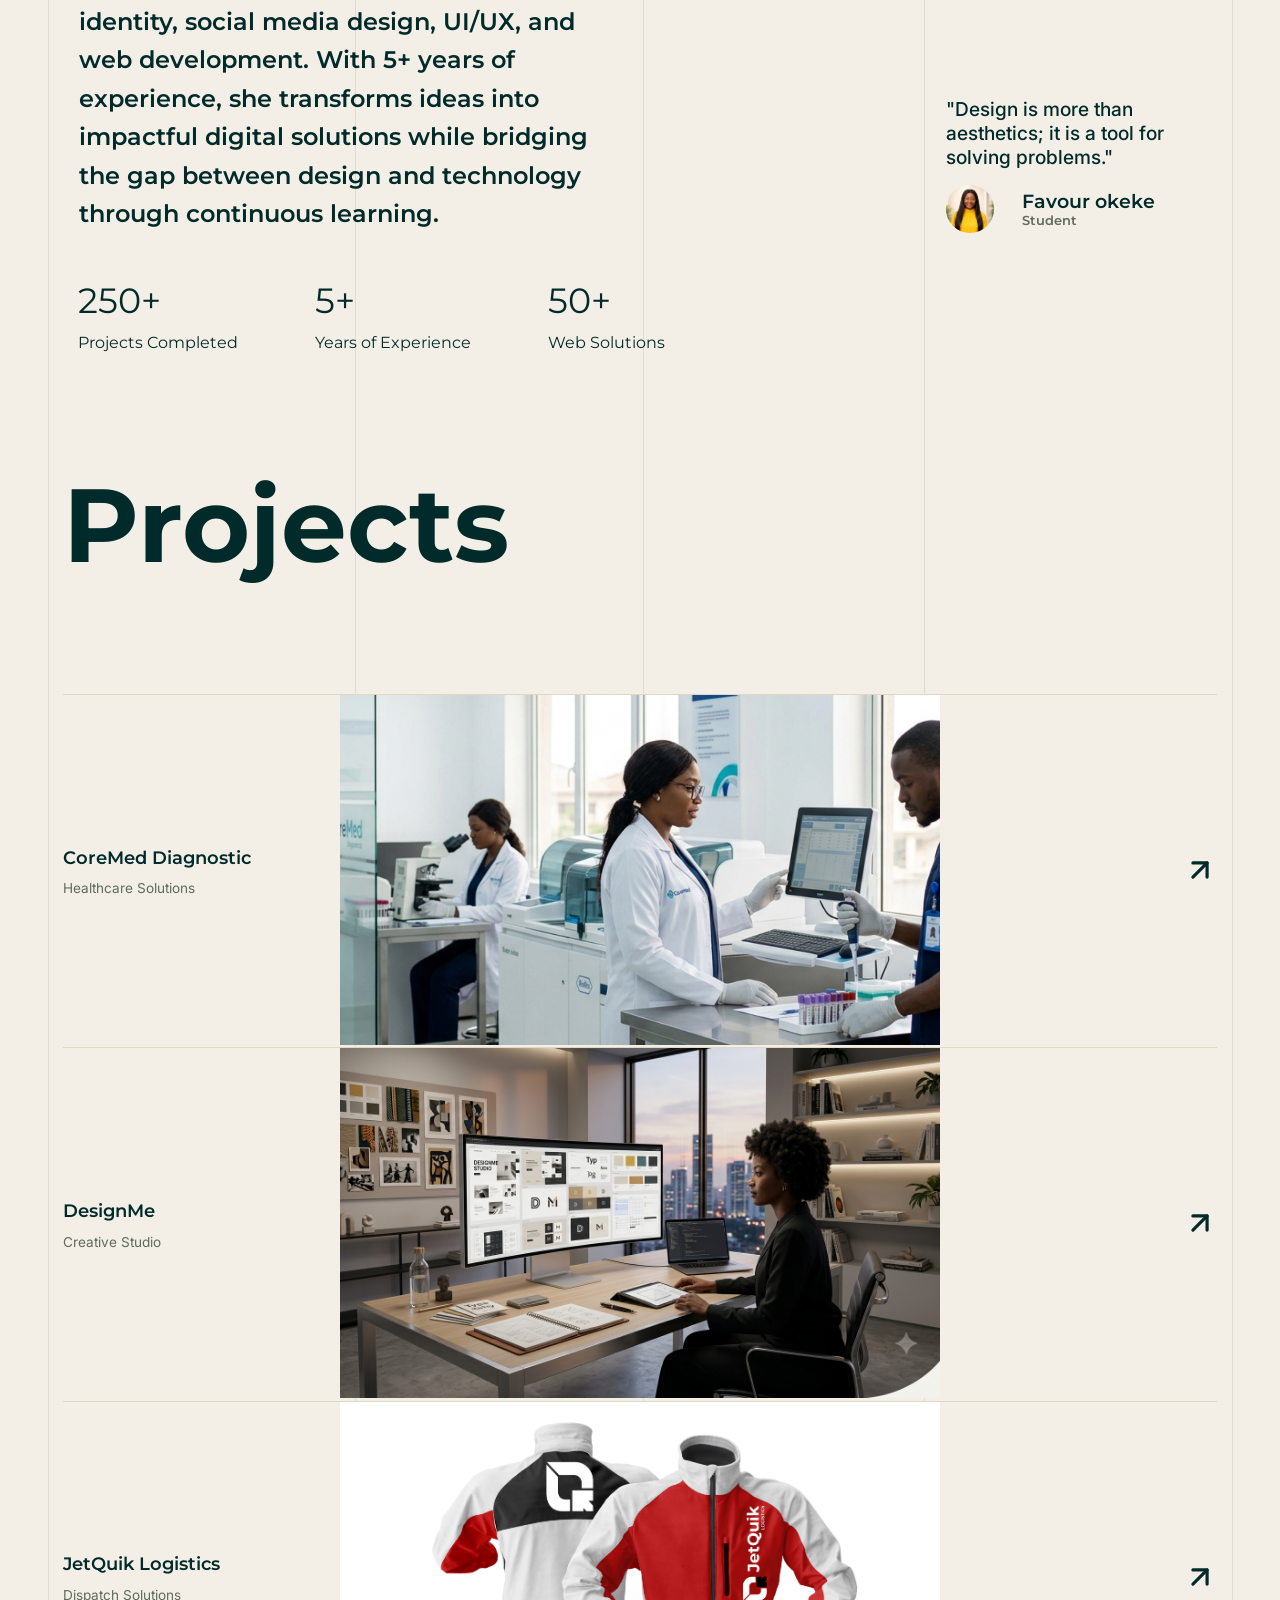
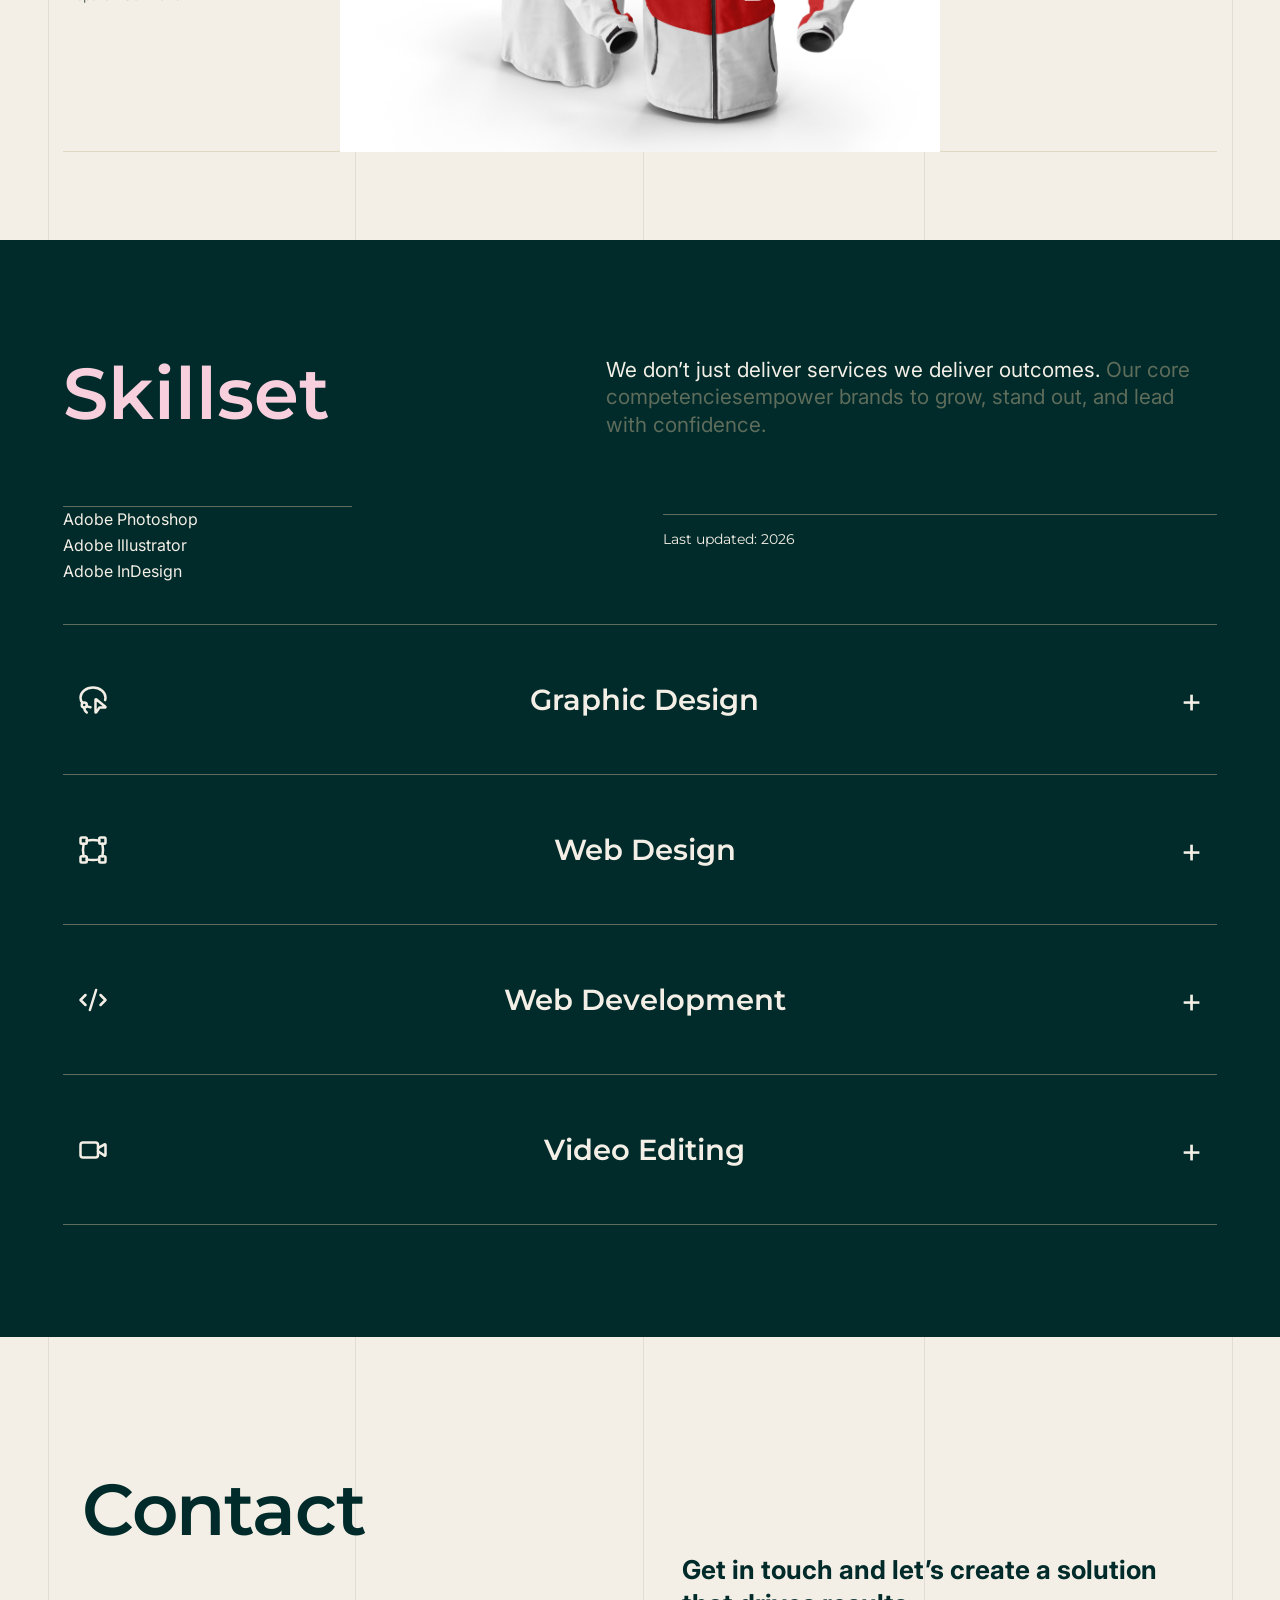
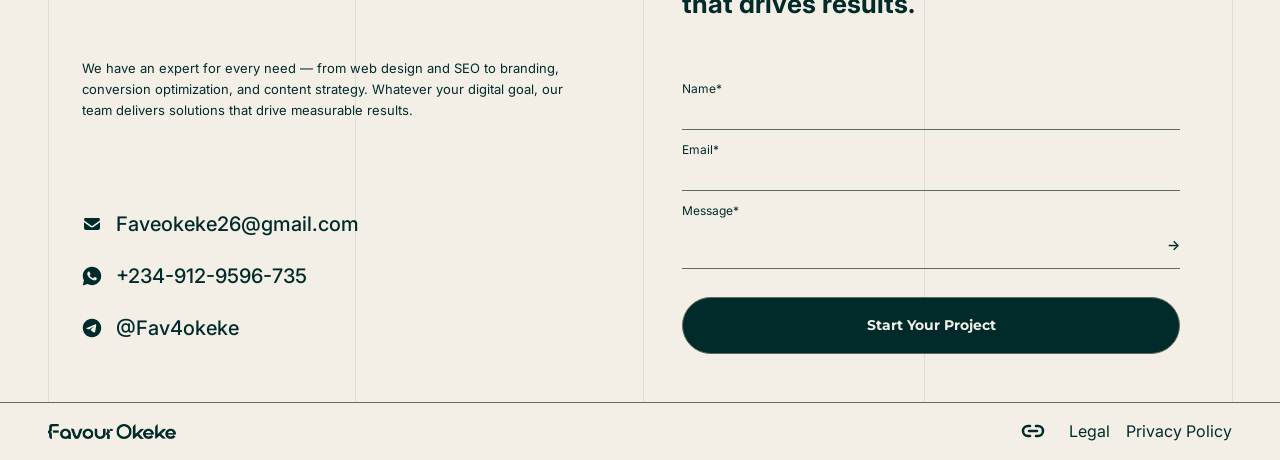
==== commit 5eb20b49: "Added index and contact files" ====
--- a/index.html
+++ b/index.html
@@ -6,13 +6,14 @@
     <title>Favour</title>
     <link rel="stylesheet" href="assets/css/style.css">
     <link rel="icon" type="image/x-icon" href="assets/icons/ICON.png">
-    <script src="assets/java/javascript.js"></script>
+    <script src="assets/java/javascript.js" defer></script>
+    <link rel="stylesheet" href="assets/css/responsive.css">
 </head>
 <body>
     <!--Header/Navbar-->
     <header class="header">
         <img class="logo" src="assets/images/favor.png" alt="Logo">
-        <nav class="nav-links"> 
+        <nav class="nav-links" id="site-nav">
             <ul>
                 <li><a href="index.html">Home</a></li>
                 <li><a href="about.html">About</a></li>
@@ -34,9 +35,9 @@
                 </div>
             </a>
         </div>
-        <a href="javascript:void(0);" class="menu-toggle" onclick="myFunction()">
-            <img src="assets/icons/hamburger-menu-svgrepo-com (1).svg" alt="Menu Icon">
-        </a>
+        <button type="button" class="menu-toggle" aria-label="Open menu" aria-expanded="false" aria-controls="site-nav">
+            <img src="assets/icons/hamburger-menu-svgrepo-com (1).svg" alt="">
+        </button>
     </header>
 
     <!--Main-->
@@ -349,9 +350,8 @@
                 <a href="#">Legal</a>
                 <a href="#">Privacy Policy</a>  
             </div>
-            </div>
-            
         </div>
     </footer>       
+    <script src="assets/java/nav.js"></script>
 </body>
 </html>
--- a/assets/css/responsive.css
+++ b/assets/css/responsive.css
@@ -0,0 +1,625 @@
+/* ==========================================================================
+   responsive.css
+   Load this LAST on every page (after style.css, planner.css, project.css).
+   Everything is inside media queries, so the desktop layout (above 1300px)
+   is not changed at all.
+
+   Breakpoints
+     1300px  content gets side padding (.section had none)
+     1100px  hero buttons stop being positioned from the left 18%
+     1024px  tablet  – stacked project cards, 2-col grids
+      1000px mobile navigation (hamburger)
+       900px stack two-column blocks (contact, intro, planner...)
+       640px phone
+       400px small phones
+   ========================================================================== */
+
+
+/* ---------- 1300px and below: give content breathing room ---------- */
+@media (max-width: 1300px) {
+  body {
+    overflow-x: clip;               /* safety net, keeps sticky header working */
+  }
+
+  .section {
+    padding-inline: var(--gutter);  /* .section had max-width but no padding */
+  }
+
+  /* hero image stays full-bleed even though .section now has padding */
+  .hero-imgs {
+    margin-inline: calc(var(--gutter) * -1);
+  }
+
+  .process-grid {
+    margin-inline: var(--gutter);
+  }
+}
+
+
+/* ---------- 1100px and below ---------- */
+@media (max-width: 1100px) {
+  /* left:18% + translateX(-50%) pushed the buttons off the left edge */
+  .hero-cta {
+    left: var(--gutter);
+    transform: none;
+    flex-wrap: wrap;
+  }
+}
+
+
+/* ---------- 1000px and below: hamburger navigation ---------- */
+@media (max-width: 1000px) {
+  .header {
+    flex-wrap: wrap;
+    gap: 0.75rem;
+  }
+
+  .nav-links {
+    order: 3;
+    width: 100%;
+    max-height: 0;
+    overflow: hidden;
+    transition: max-height 0.3s var(--ease);
+  }
+
+  .nav-links ul {
+    flex-direction: column;
+    gap: 0;
+    padding: 0.75rem 0 0.5rem;
+  }
+
+  .nav-links ul li {
+    border-top: 1px solid var(--line);
+  }
+
+  .nav-links ul li a {
+    display: block;
+    padding: 0.9rem 0.2rem;
+  }
+
+  .header.nav-open .nav-links {
+    max-height: 24rem;
+  }
+
+  .header.nav-open {
+    border-bottom-color: var(--line);
+  }
+
+  /* push CEO card + menu button to the right, logo stays left */
+  .header > .logo,
+  .header > div.logo {
+    margin-right: auto;
+  }
+
+  .menu-toggle {
+    display: inline-flex;
+    align-items: center;
+    justify-content: center;
+    width: 2.75rem;
+    height: 2.75rem;
+    padding: 0.5rem;
+  }
+
+  .menu-toggle img {
+    width: 100%;
+    height: 100%;
+    object-fit: contain;
+  }
+}
+
+
+/* ---------- 1024px and below: tablet ---------- */
+@media (max-width: 1024px) {
+
+  /* ----- home: hero ----- */
+  .hero-texts {
+    padding-top: 4rem;
+    gap: 1.5rem;
+  }
+
+  .hero-paragraph p {
+    margin-top: 2rem;
+    font-size: 0.9rem;
+  }
+
+  .hero-imgs {
+    height: min(100svh, 720px);
+  }
+
+  /* ----- home: intro ----- */
+  .Intro-card {
+    flex-direction: column;
+    align-items: flex-start;
+    gap: 2.5rem;
+    padding-top: 4rem;
+  }
+
+  .Intro .quote {
+    margin-left: 1rem;
+  }
+
+  /* ----- home: project list (turns the 3-column hover card into a stacked card) ----- */
+  .Projects > .section > h2 {
+    font-size: clamp(3rem, 12vw, 6.5rem);
+  }
+
+  .Projects .project-grid {
+    grid-template-columns: 1fr;
+    grid-template-rows: none;
+    gap: 0;
+  }
+
+  .project-card > a {
+    grid-template-columns: 1fr auto;
+    grid-template-areas:
+      "img   img"
+      "title icon"
+      "meta  meta";
+    height: auto;
+    gap: 1rem 1rem;
+    padding: 1.5rem 0;
+  }
+
+  .project-card > a > img {
+    grid-area: img;
+    width: 100%;
+    height: auto;
+    aspect-ratio: 16 / 10;
+    object-fit: cover;
+    justify-self: stretch;
+  }
+
+  .project-content {
+    grid-area: title;
+    height: auto;
+    padding-top: 0;
+    position: static;
+  }
+
+  .content-title {
+    position: static;
+    transform: none;
+  }
+
+  .content-title p {
+    line-height: 1.3;
+    margin: 0;
+  }
+
+  .cta {
+    display: none;          /* the whole card is already a link */
+  }
+
+  /* the details were hover-only – show them all the time on touch/tablet */
+  .project-meta {
+    display: contents;
+  }
+
+  .meta-icon {
+    grid-area: icon;
+    position: static;
+    transform: none;
+    align-self: start;
+  }
+
+  .meta-text {
+    grid-area: meta;
+    position: static;
+    opacity: 1;
+    transform: none;
+    text-align: left;
+    display: grid;
+    grid-template-columns: 1fr 1fr;
+    gap: 1rem;
+  }
+
+  .meta-text p {
+    margin: 0;
+  }
+
+  /* ----- home: skills ----- */
+  .skill-intro {
+    flex-direction: column;
+    gap: 1rem;
+    padding-top: 4rem;
+  }
+
+  .skill-intro > h2 {
+    font-size: clamp(2.75rem, 10vw, 4.5rem);
+  }
+
+  .skill-list-wrapper .skill-list,
+  .skill-list-wrapper .skill-update {
+    width: 48%;
+  }
+
+  .service-grid {
+    padding-bottom: 4rem;
+    margin-bottom: 0;
+  }
+
+  /* ----- about ----- */
+  .about-hero {
+    padding-inline: var(--gutter);
+  }
+
+  .about-hero h1 {
+    font-size: clamp(2.75rem, 11vw, 5rem);
+    line-height: 1;
+  }
+
+  .education,
+  .certicate {
+    padding-inline: var(--gutter);
+  }
+
+  /* ----- projects page ----- */
+  .page-hero {
+    padding-inline: var(--gutter);
+  }
+
+  .projects {
+    padding-inline: var(--gutter);
+  }
+
+  .projects .project-grid {
+    grid-template-columns: 1fr 1fr;
+  }
+
+  /* index.html's card styles (350px fixed height, 600px image) also hit these cards */
+  .projects .project-card > a {
+    display: block;
+    height: auto;
+    padding: 0;
+  }
+
+  .projects .project-card > a > img {
+    width: 100%;
+    height: auto;
+    aspect-ratio: 4 / 3;
+    object-fit: cover;
+  }
+
+  .projects .project-card > a > img[src=""] {
+    display: none;
+  }
+
+  /* ----- planner ----- */
+  .planner-title {
+    margin-left: var(--gutter);
+  }
+}
+
+
+/* ---------- 900px and below: stack two-column blocks ---------- */
+@media (max-width: 900px) {
+
+  /* contact block (home, about, projects, contact pages) */
+  .contact {
+    flex-direction: column;
+    margin: 0 auto;
+    padding-inline: var(--gutter);
+  }
+
+  .col {
+    margin-left: 0;
+    padding: 2rem 0;
+  }
+
+  .col-title h2 {
+    font-size: clamp(2.5rem, 10vw, 4.5rem);
+  }
+
+  .copy {
+    margin-top: 1.5rem;
+  }
+
+  .contact-details {
+    margin-top: 1.5rem;
+    padding-top: 0;
+  }
+
+  .headline {
+    padding-top: 0;
+    margin-bottom: 0;
+    font-size: clamp(1.25rem, 4vw, 1.625rem);
+  }
+
+  form {
+    margin-top: 1.5rem;
+  }
+
+  .detail-row .text-group a {
+    font-size: clamp(1rem, 3.6vw, 1.25rem);
+    overflow-wrap: anywhere;
+  }
+
+  /* about: 3 process cards, 5 education cards, 7 certificates */
+  .process-grid,
+  .education-grid,
+  .certificate-grid {
+    grid-template-columns: 1fr 1fr;
+  }
+
+  /* avoid a lonely half-width card at the end of the grid */
+  .process-card:last-child:nth-child(odd),
+  .education-grid > div:last-child:nth-child(odd),
+  .certificate-card:last-child:nth-child(odd) {
+    grid-column: 1 / -1;
+  }
+
+  /* projects page hero */
+  .page-hero .hero-text {
+    padding: 1.5rem 0 2.5rem;
+  }
+
+  /* planner: stack the form and the list */
+  .planner-section {
+    flex-direction: column;
+    padding-inline: var(--gutter);
+  }
+
+  .planner-card {
+    width: 100%;
+    padding-inline: 0;
+  }
+
+  /* home: hero text */
+  .hero-texts {
+    flex-direction: column;
+  }
+
+  .hero-paragraph p br {
+    display: none;           /* forced line breaks look broken on narrow screens */
+  }
+
+  .hero-paragraph p {
+    max-width: 60ch;
+  }
+}
+
+
+/* ---------- 640px and below: phones ---------- */
+@media (max-width: 640px) {
+
+  /* the faint column lines behind the page get in the way of text */
+  main {
+    background-image: none;
+  }
+
+  /* header: logo + compact CEO card + menu button on ONE row */
+  .logo {
+    width: 5.5rem;
+  }
+
+  .ceo-card-details {
+    display: none;
+  }
+
+  .ceo-card-btn {
+    align-items: center;
+    gap: 0.4rem;
+    padding: 0.2rem 0.5rem 0.2rem 0.2rem;
+  }
+
+  .ceo-img {
+    width: 2.25rem;
+    height: 2.25rem;
+    object-fit: cover;
+  }
+
+  .ceo-card-btn .icon {
+    margin-left: 0;
+    width: 1rem;
+  }
+
+  /* home: hero */
+  .hero-texts {
+    padding-top: 2.5rem;
+  }
+
+  .hero-imgs {
+    height: min(75svh, 560px);
+    min-height: 380px;
+  }
+
+  .hero-cta {
+    right: var(--gutter);
+    flex-direction: column;
+    gap: 0.75rem;
+    bottom: 1rem;
+  }
+
+  .hero-cta .btn {
+    width: 100%;
+    justify-content: center;
+  }
+
+  /* home: intro */
+  .Intro-card {
+    padding-top: 3rem;
+  }
+
+  .Intro p {
+    font-size: 1.2rem;
+    margin: 0;
+    max-width: none;
+  }
+
+  .Intro .quote {
+    margin-left: 0;
+  }
+
+  .Intro .quote blockquote {
+    max-width: none;
+  }
+
+  .intro-stat {
+    margin: 2rem 0 0;
+    gap: 1.5rem 2.5rem;
+  }
+
+  .intro-stat .stat-no {
+    font-size: 1.9rem;
+  }
+
+  /* home: projects */
+  .Projects .project-grid {
+    margin-top: 1.5rem;
+    margin-bottom: 3rem;
+  }
+
+  .meta-text {
+    grid-template-columns: 1fr;
+    gap: 0.25rem;
+  }
+
+  /* home: skills */
+  .skill-intro > p {
+    font-size: 1.1rem;
+  }
+
+  .skill-list-wrapper {
+    padding-top: 2rem;
+    gap: 1.5rem;
+  }
+
+  .skill-list-wrapper .skill-list,
+  .skill-list-wrapper .skill-update {
+    width: 100%;
+  }
+
+  .service-card {
+    min-height: 96px;
+    gap: 0.75rem;
+  }
+
+  .service-card img {
+    margin-left: 0;
+    flex-shrink: 0;
+  }
+
+  .service-card h3 {
+    font-size: 1.25rem;
+    flex: 1;
+    margin: 0;
+  }
+
+  .service-card a {
+    font-size: 1.75rem;
+    margin-right: 0.25rem;
+  }
+
+  /* about */
+  .process-grid,
+  .education-grid,
+  .certificate-grid {
+    grid-template-columns: 1fr;
+  }
+
+  .process-card {
+    padding: 1.5rem 1.25rem;
+  }
+
+  .education-grid > div {
+    min-height: 0;
+    padding: 1.5rem 1.25rem;
+  }
+
+  .education h2,
+  .certicate h2 {
+    font-size: 2rem;
+    margin-bottom: 1.5rem;
+  }
+
+  .certicate .sub-sect {
+    max-width: none;
+  }
+
+  main > section:first-of-type > p {
+    font-size: 15px;
+    margin-bottom: 2.5rem;
+  }
+
+  /* projects page */
+  .page-hero {
+    padding-top: 2rem;
+  }
+
+  .page-hero h1 {
+    margin-bottom: 1.5rem;
+  }
+
+  .page-hero .hero-stats > div:first-child {
+    flex-direction: row;
+  }
+
+  .page-hero .stat {
+    padding: 1rem 0.75rem 1rem 0;
+  }
+
+  .page-hero .stat span:last-child {
+    font-size: 1.75rem;
+  }
+
+  .page-hero .hero-text h3 {
+    font-size: 1.25rem;
+  }
+
+  .projects .project-grid {
+    grid-template-columns: 1fr;
+  }
+
+  .project-filter {
+    gap: 0.5rem;
+    margin-bottom: 1.5rem;
+  }
+
+  .project-filter button {
+    padding: 0.6rem 1rem;
+  }
+
+  /* forms: 16px stops iOS Safari zooming into the field */
+  .field input,
+  .field textarea,
+  .field .planner-input,
+  .field .planner-select {
+    font-size: 16px;
+  }
+
+  .field .planner-select {
+    min-width: 0;
+  }
+
+  /* planner */
+  .planner-title {
+    font-size: clamp(2.25rem, 10vw, 3rem);
+    padding-top: 2rem;
+  }
+
+  .task-item {
+    padding: 0.75rem;
+  }
+
+  /* footer */
+  .footer-content {
+    gap: 1rem;
+  }
+}
+
+
+/* ---------- 400px and below: small phones ---------- */
+@media (max-width: 400px) {
+  .logo {
+    width: 4.75rem;
+  }
+
+  .hero h1 {
+    font-size: clamp(3rem, 18vw, 4.5rem);
+  }
+
+  .contact .btn,
+  .contact-cta .btn-primary {
+    white-space: normal;
+  }
+}
